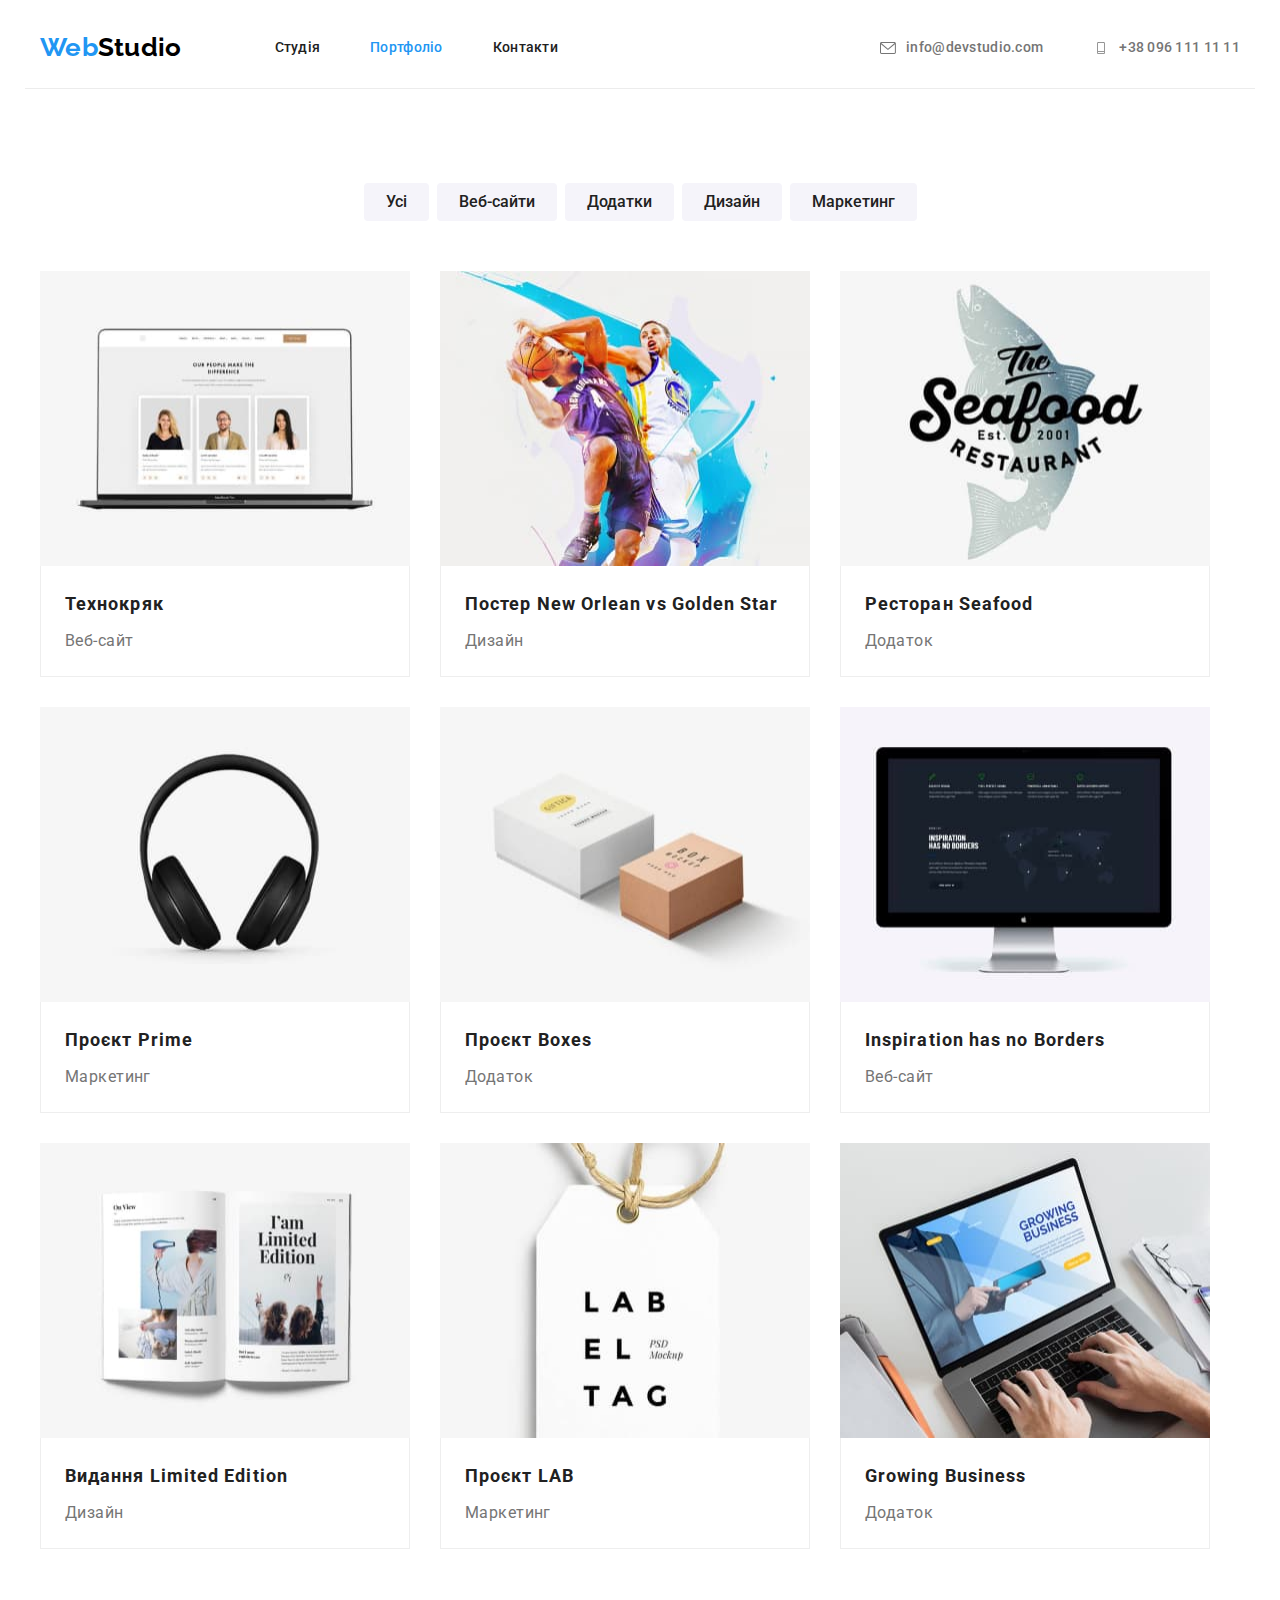
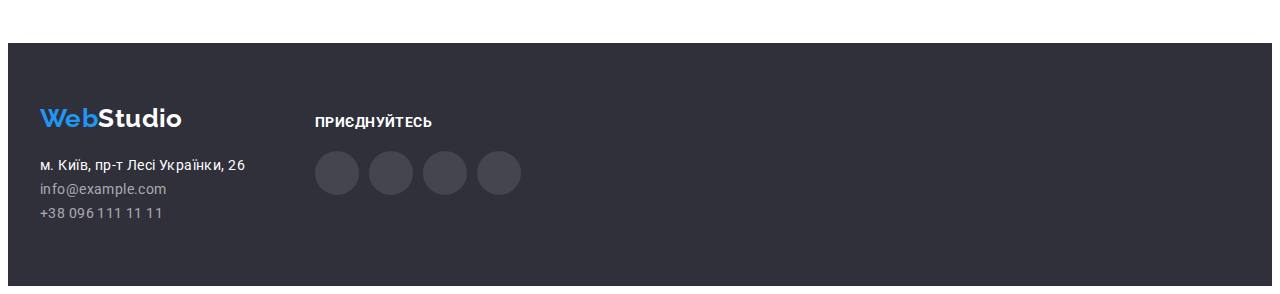
==== portfolio.html @ 39617907 "Copied files from previous home work" ====
<!DOCTYPE html>
<html lang="uk">
  <head>
    <meta charset="UTF-8" />
    <meta http-equiv="X-UA-Compatible" content="IE=edge" />
    <meta name="viewport" content="width=device-width, initial-scale=1.0" />
    <link
      rel="stylesheet"
      href="https://cdnjs.cloudflare.com/ajax/libs/modern-normalize/1.1.0/modern-normalize.min.css"
      integrity="sha512-wpPYUAdjBVSE4KJnH1VR1HeZfpl1ub8YT/NKx4PuQ5NmX2tKuGu6U/JRp5y+Y8XG2tV+wKQpNHVUX03MfMFn9Q=="
      crossorigin="anonymous"
      referrerpolicy="no-referrer"
    />
    <link rel="preconnect" href="https://fonts.googleapis.com" />
    <link rel="preconnect" href="https://fonts.gstatic.com" crossorigin />
    <link
      href="https://fonts.googleapis.com/css2?family=Oleo+Script&family=Raleway:wght@700&family=Roboto:wght@400;500;700;900&display=swap"
      rel="stylesheet"
    />
    <link rel="stylesheet" href="./css/styles.css" />
    <title>Portfolio</title>
  </head>
  <body>
    <header class="header">
      <div class="container container-header">
        <nav class="nav-container">
          <a
            href="./index.html"
            class="logo-first"
            rel="noreferrer noopener nofollow"
            lang="en"
            >Web<span class="logo-second">Studio</span></a
          >
          <ul class="nav-list">
            <li>
              <a
                class="nav-link"
                href="./index.html"
                rel="noreferrer noopener nofollow"
                >Студія</a
              >
            </li>
            <li>
              <a
                class="nav-link current"
                href="./portfolio.html"
                rel="noreferrer noopener nofollow"
                >Портфоліо</a
              >
            </li>
            <li>
              <a
                class="nav-link"
                href=""
                target="_blank"
                rel="noreferrer noopener nofollow"
                >Контакти</a
              >
            </li>
          </ul>
        </nav>
        <ul class="contact-list">
          <li>
            <a class="list-link" href="mailto:info@devstudio.com">
              <svg class="contact-icon" width="16" height="12">
                <use href="./images/icons.svg#icon-envelope"></use>
              </svg>
              info@devstudio.com</a
            >
          </li>
          <li>
            <a class="list-link" href="tel:+380961111111">
              <svg class="contact-icon" width="16" height="12">
                <use href="./images/icons.svg#icon-smartphone"></use>
              </svg>
              +38 096 111 11 11</a
            >
          </li>
        </ul>
      </div>
    </header>
    <main>
      <section class="section portfolio">
        <div class="container">
          <h1 class="visually-hidden">Портфоліо</h1>
          <ul class="filter-list">
            <li><button class="filter-button" type="button">Усі</button></li>
            <li>
              <button class="filter-button" type="button">Веб-сайти</button>
            </li>
            <li>
              <button class="filter-button" type="button">Додатки</button>
            </li>
            <li><button class="filter-button" type="button">Дизайн</button></li>
            <li>
              <button class="filter-button" type="button">Маркетинг</button>
            </li>
          </ul>
          <ul class="portfolio-list">
            <li>
              <a class="portfolio-link" href="">
                <img
                  src="./images/portfolio/portfolio-1.jpg"
                  alt="монітор ноутбуку з відкритою сторінкою веб-сайту"
                  width="370"
                  height="295"
                />
                <div class="portfolio-description">
                  <h3 class="portfolio-title">Технокряк</h3>
                  <p class="portfolio-type">Веб-сайт</p>
                </div>
              </a>
            </li>
            <li>
              <a class="portfolio-link" href="">
                <img
                  src="./images/portfolio/portfolio-2.jpg"
                  alt="два чоловіки грають у баскетбол"
                  width="370"
                  height="295"
                />
                <div class="portfolio-description">
                  <h3 class="portfolio-title">
                    Постер New Orlean vs Golden Star
                  </h3>
                  <p class="portfolio-type">Дизайн</p>
                </div>
              </a>
            </li>
            <li>
              <a class="portfolio-link" href="">
                <img
                  src="./images/portfolio/portfolio-3.jpg"
                  alt="логотип ресторану морепродуктів"
                  width="370"
                  height="295"
                />
                <div class="portfolio-description">
                  <h3 class="portfolio-title">Ресторан Seafood</h3>
                  <p class="portfolio-type">Додаток</p>
                </div>
              </a>
            </li>
            <li>
              <a class="portfolio-link" href="">
                <img
                  src="./images/portfolio/portfolio-4.jpg"
                  alt="навушники"
                  width="370"
                  height="295"
                />
                <div class="portfolio-description">
                  <h3 class="portfolio-title">Проєкт Prime</h3>
                  <p class="portfolio-type">Маркетинг</p>
                </div>
              </a>
            </li>
            <li>
              <a class="portfolio-link" href="">
                <img
                  src="./images/portfolio/portfolio-5.jpg"
                  alt="дві картонні коробки"
                  width="370"
                  height="295"
                />
                <div class="portfolio-description">
                  <h3 class="portfolio-title">Проєкт Boxes</h3>
                  <p class="portfolio-type">Додаток</p>
                </div>
              </a>
            </li>
            <li>
              <a class="portfolio-link" href="">
                <img
                  src="./images/portfolio/portfolio-6.jpg"
                  alt="монітор компьютера"
                  width="370"
                  height="295"
                />
                <div class="portfolio-description">
                  <h3 class="portfolio-title">Inspiration has no Borders</h3>
                  <p class="portfolio-type">Веб-сайт</p>
                </div>
              </a>
            </li>
            <li>
              <a class="portfolio-link" href="">
                <img
                  src="./images/portfolio/portfolio-7.jpg"
                  alt="розгорнутий журнал"
                  width="370"
                  height="295"
                />
                <div class="portfolio-description">
                  <h3 class="portfolio-title">Видання Limited Edition</h3>
                  <p class="portfolio-type">Дизайн</p>
                </div>
              </a>
            </li>
            <li>
              <a class="portfolio-link" href="">
                <img
                  src="./images/portfolio/portfolio-8.jpg"
                  alt="етикетка товару"
                  width="370"
                  height="295"
                />
                <div class="portfolio-description">
                  <h3 class="portfolio-title">Проєкт LAB</h3>
                  <p class="portfolio-type">Маркетинг</p>
                </div>
              </a>
            </li>
            <li>
              <a class="portfolio-link" href="">
                <img
                  src="./images/portfolio/portfolio-9.jpg"
                  alt="людина працює на клавіатурі ноутбуку"
                  width="370"
                  height="295"
                />
                <div class="portfolio-description">
                  <h3 class="portfolio-title">Growing Business</h3>
                  <p class="portfolio-type">Додаток</p>
                </div>
              </a>
            </li>
          </ul>
        </div>
      </section>
    </main>
    <footer class="footer">
      <div class="container footer-container">
        <div class="addres-wrapper">
          <a
            href="./index.html"
            class="logo-first"
            rel="noreferrer noopener nofollow"
            lang="en"
            >Web<span class="logo-invert">Studio</span></a
          >
          <address class="address">
            <ul>
              <li>
                <a
                  class="address-link"
                  href="https://goo.gl/maps/UbM1nfECmCv31h1t8"
                  rel="noreferrer noopener nofollow"
                  >м. Київ, пр-т Лесі Українки, 26</a
                >
              </li>
              <li>
                <a class="contact-link" href="mailto:info@devstudio.com"
                  >info@example.com</a
                >
              </li>
              <li>
                <a class="contact-link" href="tel:+380961111111"
                  >+38 096 111 11 11</a
                >
              </li>
            </ul>
          </address>
        </div>
        <div class="social-wrapper">
          <h3 class="social-list-title">Приєднуйтесь</h3>
          <ul class="social-list-footer">
            <li>
              <a class="social-link-footer" href="#" aria-label="instagram">
                <svg class="team-social-link" width="20" height="20">
                  <use href="./images/icons.svg#icon-instagram-team"></use>
                </svg>
              </a>
            </li>
            <li>
              <a class="social-link-footer" href="#" aria-label="twitter">
                <svg class="team-social-link" width="20" height="20">
                  <use href="./images/icons.svg#icon-twitter-team"></use>
                </svg>
              </a>
            </li>
            <li>
              <a class="social-link-footer" href="#" aria-label="facebook">
                <svg class="team-social-link" width="20" height="20">
                  <use href="./images/icons.svg#icon-facebook-team"></use>
                </svg>
              </a>
            </li>
            <li>
              <a class="social-link-footer" href="#" aria-label="linkedin">
                <svg class="team-social-link" width="20" height="20">
                  <use href="./images/icons.svg#icon-linkedin-team"></use>
                </svg>
              </a>
            </li>
          </ul>
        </div>
      </div>
    </footer>
  </body>
</html>
---- css/styles.css ----
:root {
  --background-color-primary: #ffffff;
  --background-color-secondary: #f5f4fa;
  --background-color-accent: #2f303a;
  --background-color-button: #2196f3;
  --background-color-button-active: #188ce8;
  --color-primary: #757575;
  --color-secondary: #212121;
  --color-accent: #2196f3;
  --color-invert: #ffffff;
  --color-logo: #000000;
  --font-family-primary: "Roboto", sans-serif;
  --font-family-logo: "Raleway", sans-serif;
  --font-weight-header: 500;
  --font-weight-heading: 700;
  --font-weight-hero: 900;
  --font-size-primary: 14px;
  --font-size-accent: 16px;
  --font-size-title: 18px;
  --font-size-logo: 26px;
  --font-size-heading: 36px;
  --font-size-hero: 44px;
}
body {
  background-color: var(--background-color-primary);
  color: var(--color-primary);
  font-family: var(--font-family-primary);
  font-size: var(--font-size-primary);
  letter-spacing: 0.03em;
}
h1,
h2,
h3,
h4,
h5,
h6 {
  margin: 0;  
}
p {
  margin: 0;
}
ul {
  margin: 0;
  padding: 0;
  list-style-type: none;
}
img {
  display: block;
}
.section {
  padding: 94px 0;
}
.container {
  width: 1200px;
  padding: 0 15px;
  margin: 0 auto;
}
.header {
  color: var(--color-secondary);
  font-weight: var(--font-weight-header);
  line-height: 1.14;
  letter-spacing: 0.02em;
}
.container-header {
  display: flex;
  justify-content: space-between;
  align-items: center;
  border-bottom: 1px solid #ececec;
}
.logo-first {
  color: var(--color-accent);
  font-family: var(--font-family-logo);
  font-weight: var(--font-weight-heading);
  font-size: var(--font-size-logo);
  line-height: 1.2;
  text-decoration: none;
}
.logo-second {
  color: var(--color-logo);
}
.nav-container {
  display: flex;
  align-items: center;
  gap: 93px;
}
.nav-list {
  display: flex;
  padding: 32px 0;
  gap: 50px;
}
.nav-list .current {
  color: var(--color-accent);
}
.nav-link {
  color: inherit;
  text-decoration: none;
}
.nav-link:hover {
  color: var(--color-accent);
}
.nav-link:focus {
  color: var(--color-accent);
}
.contact-list {
  display: flex;
  padding: 32px 0;
  gap: 50px;
}
.list-link {
  display: flex;
  align-items: center;
  color: var(--color-primary);
  text-decoration: none;
}
.list-link:hover {
  color: var(--color-accent);  
}
.list-link:focus {
  color: var(--color-accent);  
}
.contact-icon {
  margin-right: 10px;
  fill: currentColor;
}
.hero {
  max-width: 1600px;
  margin: 0 auto;
  padding: 200px 0;
  background-color: var(--background-color-accent);
  background-image: linear-gradient(
      to right,
      rgba(47, 48, 58, 0.4),
      rgba(47, 48, 58, 0.4)
    ),
    url(../images/studio/hero-image.jpg);
  background-position: center;
  background-repeat: no-repeat;
  background-size: cover;
}
.container-hero {
  text-align: center;
}
.hero-title {
  width: 696px;
  margin: 0 auto 30px;
  color: var(--color-invert);
  font-weight: var(--font-weight-hero);
  font-size: var(--font-size-hero);
  line-height: 1.36;
  letter-spacing: 0.06em;
  text-transform: uppercase;
}
.hero-button {
  padding: 10px 32px;
  background-color: var(--background-color-button);
  color: var(--color-invert);
  border: none;
  border-radius: 4px;
  font-family: inherit;
  font-weight: var(--font-weight-heading);
  font-size: var(--font-size-accent);
  line-height: 1.88;
  letter-spacing: 0.06em;
  cursor: pointer;
}
.hero-button:hover {
  background-color: var(--background-color-button-active);
}
.hero-button:focus {
  background-color: var(--background-color-button-active);
}
.hero-button:active {
  background-color: var(--background-color-button-active);
}
.benefits {
  padding-bottom: 0;
}
.visually-hidden {
  position: absolute;
  white-space: nowrap;
  width: 1px;
  height: 1px;
  overflow: hidden;
  border: 0;
  padding: 0;
  clip: rect(0 0 0 0);
  clip-path: inset(50%);
  margin: -1px;
}
.benefits-list {
  display: flex;  
  gap: 30px;
}
.benefits-item {  
  width: 270px;
}
.icon-wrapper {
  display: flex;
  justify-content: center;
  align-items: center;
  height: 120px;
  background-color: var(--background-color-secondary);
  border-radius: 4px;
  margin-bottom: 30px;  
}
.section-title {
  margin-bottom: 50px;
  text-align: center;
  color: var(--color-secondary);
  font-weight: var(--font-weight-heading);
  font-size: var(--font-size-heading);
  line-height: 1.17;
}
.benefits .item-title {
  margin-bottom: 10px;
  color: var(--color-secondary);
  font-weight: var(--font-weight-heading);
  font-size: var(--font-size-primary);
  line-height: 1.14;
  text-transform: uppercase;
}
.benefits .item-text {
  line-height: 1.71;
}
.section-list {
  display: flex;  
  gap: 30px;
}
.our-team {
  background-color: var(--background-color-secondary);
}
.memberteam-card {
  border-radius: 0px 0px 4px 4px;
  background-color: var(--background-color-primary);
  box-shadow: 0px 1px 3px rgba(0, 0, 0, 0.12), 0px 1px 1px rgba(0, 0, 0, 0.14),
    0px 2px 1px rgba(0, 0, 0, 0.2);
}
.description-wrapper {
  margin: 30px 0;
  text-align: center;
  font-size: var(--font-size-accent);
  line-height: 1.19;
}
.memberteam-name {
  margin-bottom: 10px;
  color: var(--color-secondary);
  font-weight: var(--font-weight-header);
  font-size: var(--font-size-accent);
}
.social-link-list {
  display: flex;
  margin-top: 16px;
  justify-content: center;
  gap: 10px;
}
.social-link-item {
  display: flex;
  justify-content: center;
  align-items: center;
  width: 44px;
  height: 44px;  
  border-radius: 50%;
  color: #afb1b8;
}
.social-link-item:hover {
  background-color: var(--background-color-button);
  color: #ffffff;
}
.social-link-item:focus {
  background-color: var(--background-color-button);
  color: #ffffff;
}
.team-social-link {
  fill: currentColor;
}
.client-link-item {
  display: flex;
  justify-content: center;
  align-items: center;
  width: 170px;
  height: 92px;  
  border: 1px solid #afb1b8;
  border-radius: 4px;
  color: #afb1b8;
}
.client-link-item:hover {
  border: 1px solid var(--background-color-button);
  color: var(--background-color-button);
}
.client-link-item:focus {
  border: 1px solid var(--background-color-button);
  color: var(--background-color-button);
}
.client-logo {
  fill: currentColor;
}
.footer {
  padding: 60px 0;
  background-color: var(--background-color-accent);
}
.footer-container {
  display: flex;  
  align-items: baseline;
}
.addres-wrapper {
  margin-right: 70px;
}
.logo-invert {
  color: var(--color-invert);
}
.address {
  margin-top: 20px;
  font-style: normal;
  line-height: 1.71;
}
.address-item:not(:last-child) {
  margin-bottom: 9px;
}
.address-link {
  color: var(--color-invert);
  text-decoration: none;
}
.contact-link {
  color: rgba(255, 255, 255, 0.6);
  text-decoration: none;
}
.contact-link:hover {
  color: var(--color-accent);
}
.contact-link:focus {
  color: var(--color-accent);
}
.social-list-title {
  margin-bottom: 20px;
  text-align: left;
  color: var(--color-invert);
  font-weight: var(--font-weight-heading);
  font-size: var(--font-size-primary);
  line-height: 1.14;
  text-transform: uppercase;
}
.social-list-footer {
  display: flex;
  justify-content: center;
  gap: 10px;
}
.social-link-footer {
  display: flex;
  justify-content: center;
  align-items: center;
  width: 44px;
  height: 44px;
  background-color: rgba(255, 255, 255, 0.1);
  border-radius: 50%;
  color: var(--color-invert);
}
.social-link-footer:hover {
  background-color: var(--background-color-button);
}
.social-link-footer:focus {
  background-color: var(--background-color-button);
}
.filter-list {
  display: flex;
  justify-content: center;
  gap: 8px;
  margin-bottom: 50px;
}
.filter-button {
  padding: 6px 22px;
  background-color: var(--background-color-secondary);
  color: var(--color-secondary);
  border: none;
  border-radius: 4px;
  font-family: inherit;
  font-weight: var(--font-weight-header);
  font-size: var(--font-size-accent);
  line-height: 1.62;
  cursor: pointer;
}
.filter-button:hover {
  background-color: var(--background-color-button);
  color: var(--color-invert);
  box-shadow: 0px 3px 1px rgba(0, 0, 0, 0.1), 0px 1px 2px rgba(0, 0, 0, 0.08),
    0px 2px 2px rgba(0, 0, 0, 0.12);
}
.filter-button:focus {
  background-color: var(--background-color-button);
  color: var(--color-invert);
  box-shadow: 0px 3px 1px rgba(0, 0, 0, 0.1), 0px 1px 2px rgba(0, 0, 0, 0.08),
    0px 2px 2px rgba(0, 0, 0, 0.12);
}
.filter-button:active {
  background-color: var(--background-color-button);
  color: var(--color-invert);
  box-shadow: 0px 3px 1px rgba(0, 0, 0, 0.1), 0px 1px 2px rgba(0, 0, 0, 0.08),
    0px 2px 2px rgba(0, 0, 0, 0.12);
}
.portfolio-list {
  display: flex;
  flex-wrap: wrap;
  gap: 30px;
}
.portfolio-description {
  padding: 20px 24px;
  border: 1px solid #eeeeee;
  border-top: none;
}
.portfolio-link {
  display: block;
  color: inherit;
  text-decoration: none;
}
.portfolio-link:hover {
  box-shadow: 0px 1px 1px rgba(0, 0, 0, 0.12), 0px 4px 4px rgba(0, 0, 0, 0.06),
    1px 4px 6px rgba(0, 0, 0, 0.16);
}
.portfolio-link:focus {
  box-shadow: 0px 1px 1px rgba(0, 0, 0, 0.12), 0px 4px 4px rgba(0, 0, 0, 0.06),
    1px 4px 6px rgba(0, 0, 0, 0.16);
}
.portfolio-link:active {
  box-shadow: 0px 1px 1px rgba(0, 0, 0, 0.12), 0px 4px 4px rgba(0, 0, 0, 0.06),
    1px 4px 6px rgba(0, 0, 0, 0.16);
}
.portfolio-title {
  margin-bottom: 4px;
  color: var(--color-secondary);
  font-size: var(--font-size-title);
  line-height: 2;
  letter-spacing: 0.06em;
}
.portfolio-type {
  font-size: var(--font-size-accent);
  line-height: 1.88;
}
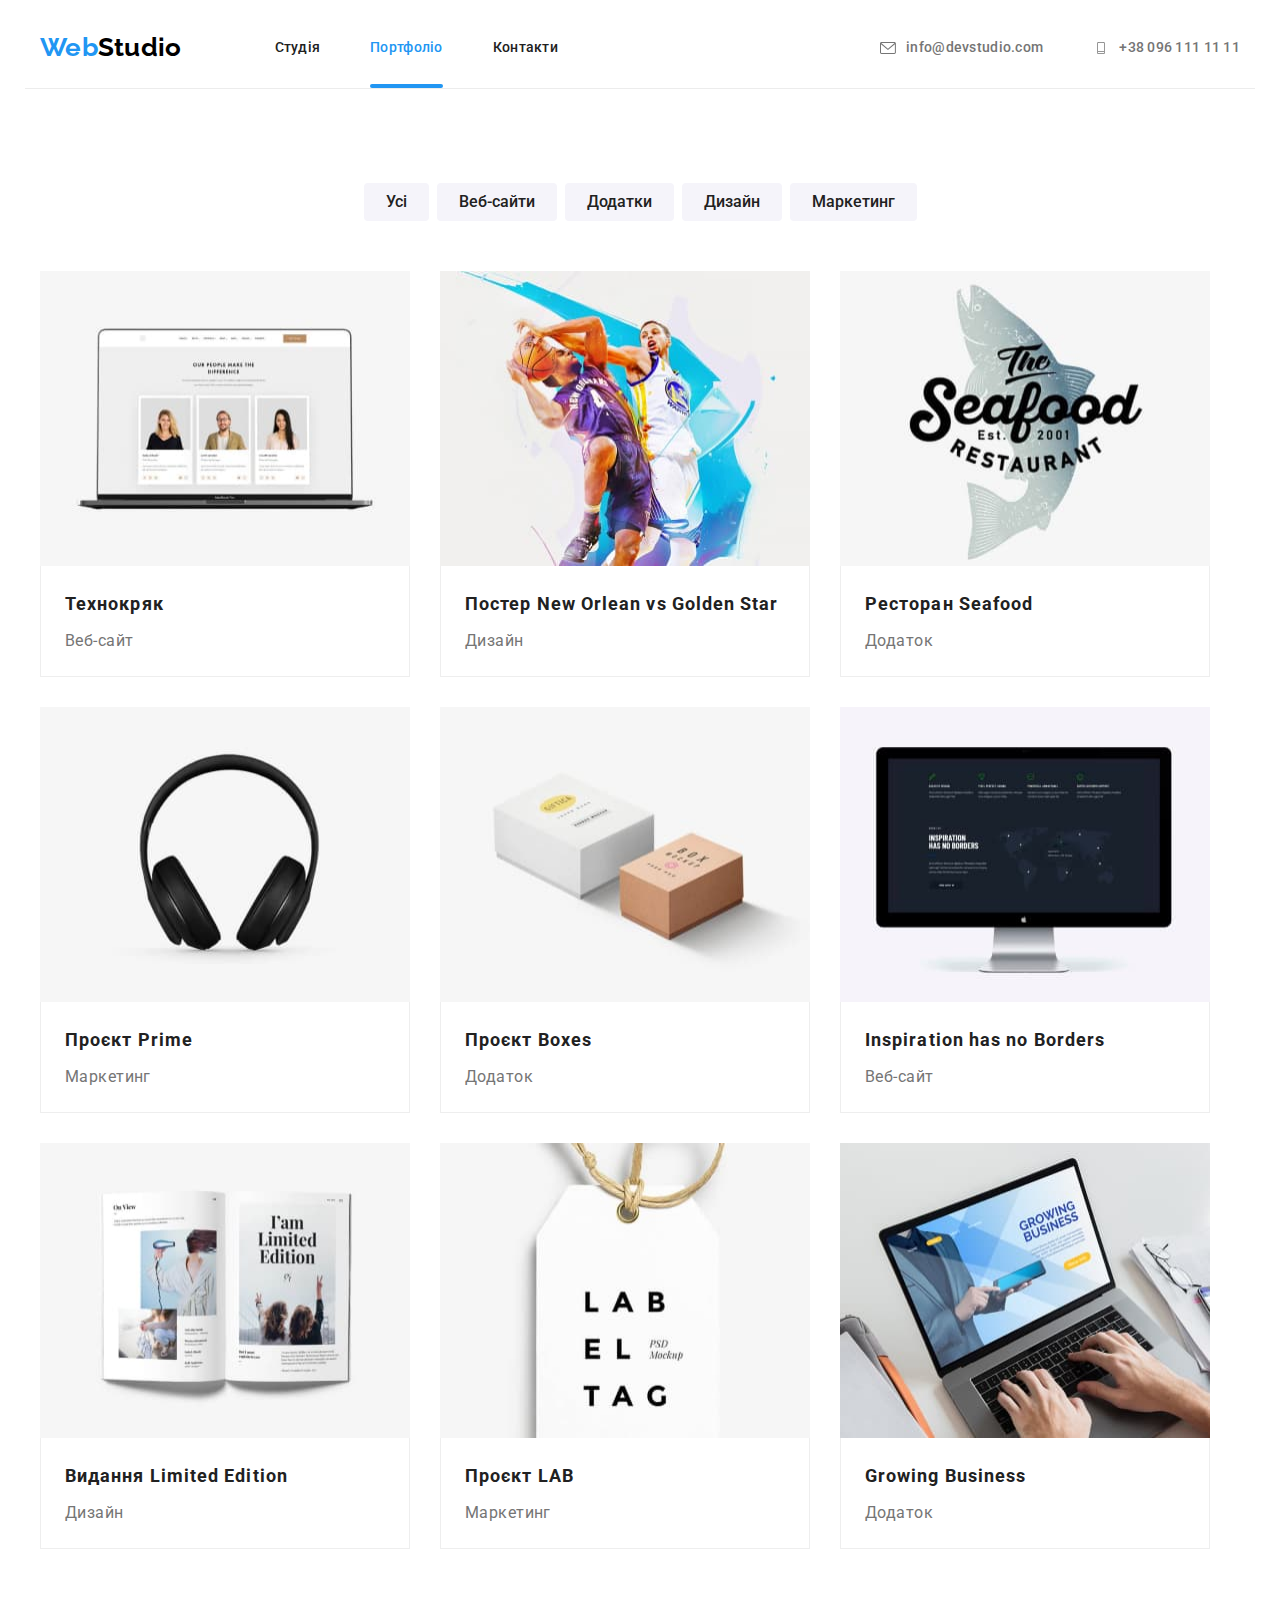
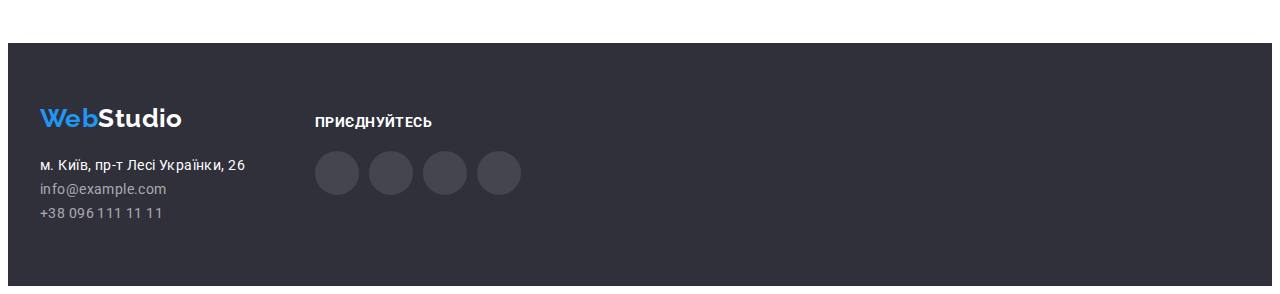
==== commit 3eeeb834: "Added card overlay" ====
--- a/portfolio.html
+++ b/portfolio.html
@@ -99,12 +99,18 @@
           <ul class="portfolio-list">
             <li>
               <a class="portfolio-link" href="">
+              <div class="portfolio-image-wrapper">
                 <img
                   src="./images/portfolio/portfolio-1.jpg"
                   alt="монітор ноутбуку з відкритою сторінкою веб-сайту"
                   width="370"
                   height="295"
                 />
+                <div class="portfolio-overlay">
+                  <p >Ресурс пропонує комплексні пропозиції з різним рівнем функціоналу та сервісів. Все це дозволить відвідувачу отримати
+                  вичерпні відомості про компанію чи приватну особу.</p>
+                </div>
+              </div>
                 <div class="portfolio-description">
                   <h3 class="portfolio-title">Технокряк</h3>
                   <p class="portfolio-type">Веб-сайт</p>
@@ -113,12 +119,19 @@
             </li>
             <li>
               <a class="portfolio-link" href="">
+                <div class="portfolio-image-wrapper">
                 <img
                   src="./images/portfolio/portfolio-2.jpg"
                   alt="два чоловіки грають у баскетбол"
                   width="370"
                   height="295"
                 />
+                <div class="portfolio-overlay">
+                  <p>Ресурс пропонує комплексні пропозиції з різним рівнем функціоналу та сервісів. Все це дозволить відвідувачу
+                    отримати
+                    вичерпні відомості про компанію чи приватну особу.</p>
+                </div>
+                </div>
                 <div class="portfolio-description">
                   <h3 class="portfolio-title">
                     Постер New Orlean vs Golden Star
@@ -129,40 +142,61 @@
             </li>
             <li>
               <a class="portfolio-link" href="">
+                <div class="portfolio-image-wrapper">
                 <img
                   src="./images/portfolio/portfolio-3.jpg"
                   alt="логотип ресторану морепродуктів"
                   width="370"
                   height="295"
                 />
+                <div class="portfolio-overlay">
+                  <p>Ресурс пропонує комплексні пропозиції з різним рівнем функціоналу та сервісів. Все це дозволить відвідувачу
+                    отримати
+                    вичерпні відомості про компанію чи приватну особу.</p>
+                </div>
+                </div>
                 <div class="portfolio-description">
                   <h3 class="portfolio-title">Ресторан Seafood</h3>
                   <p class="portfolio-type">Додаток</p>
                 </div>
               </a>
             </li>
-            <li>
-              <a class="portfolio-link" href="">
+            <li>              
+              <a class="portfolio-link" href="">
+                <div class="portfolio-image-wrapper">
                 <img
                   src="./images/portfolio/portfolio-4.jpg"
                   alt="навушники"
                   width="370"
                   height="295"
                 />
+                <div class="portfolio-overlay">
+                  <p>Ресурс пропонує комплексні пропозиції з різним рівнем функціоналу та сервісів. Все це дозволить відвідувачу
+                    отримати
+                    вичерпні відомості про компанію чи приватну особу.</p>
+                </div>
+                </div>
                 <div class="portfolio-description">
                   <h3 class="portfolio-title">Проєкт Prime</h3>
                   <p class="portfolio-type">Маркетинг</p>
                 </div>
               </a>
             </li>
-            <li>
-              <a class="portfolio-link" href="">
+            <li>              
+              <a class="portfolio-link" href="">
+                <div class="portfolio-image-wrapper">
                 <img
                   src="./images/portfolio/portfolio-5.jpg"
                   alt="дві картонні коробки"
                   width="370"
                   height="295"
                 />
+                <div class="portfolio-overlay">
+                  <p>Ресурс пропонує комплексні пропозиції з різним рівнем функціоналу та сервісів. Все це дозволить відвідувачу
+                    отримати
+                    вичерпні відомості про компанію чи приватну особу.</p>
+                </div>
+                </div>
                 <div class="portfolio-description">
                   <h3 class="portfolio-title">Проєкт Boxes</h3>
                   <p class="portfolio-type">Додаток</p>
@@ -171,12 +205,19 @@
             </li>
             <li>
               <a class="portfolio-link" href="">
+                <div class="portfolio-image-wrapper">
                 <img
                   src="./images/portfolio/portfolio-6.jpg"
                   alt="монітор компьютера"
                   width="370"
                   height="295"
                 />
+                <div class="portfolio-overlay">
+                  <p>Ресурс пропонує комплексні пропозиції з різним рівнем функціоналу та сервісів. Все це дозволить відвідувачу
+                    отримати
+                    вичерпні відомості про компанію чи приватну особу.</p>
+                </div>
+                </div>
                 <div class="portfolio-description">
                   <h3 class="portfolio-title">Inspiration has no Borders</h3>
                   <p class="portfolio-type">Веб-сайт</p>
@@ -185,12 +226,19 @@
             </li>
             <li>
               <a class="portfolio-link" href="">
+                <div class="portfolio-image-wrapper">
                 <img
                   src="./images/portfolio/portfolio-7.jpg"
                   alt="розгорнутий журнал"
                   width="370"
                   height="295"
                 />
+                <div class="portfolio-overlay">
+                  <p>Ресурс пропонує комплексні пропозиції з різним рівнем функціоналу та сервісів. Все це дозволить відвідувачу
+                    отримати
+                    вичерпні відомості про компанію чи приватну особу.</p>
+                </div>
+                </div>
                 <div class="portfolio-description">
                   <h3 class="portfolio-title">Видання Limited Edition</h3>
                   <p class="portfolio-type">Дизайн</p>
@@ -199,12 +247,19 @@
             </li>
             <li>
               <a class="portfolio-link" href="">
+                <div class="portfolio-image-wrapper">
                 <img
                   src="./images/portfolio/portfolio-8.jpg"
                   alt="етикетка товару"
                   width="370"
                   height="295"
                 />
+                <div class="portfolio-overlay">
+                  <p>Ресурс пропонує комплексні пропозиції з різним рівнем функціоналу та сервісів. Все це дозволить відвідувачу
+                    отримати
+                    вичерпні відомості про компанію чи приватну особу.</p>
+                </div>
+                </div>
                 <div class="portfolio-description">
                   <h3 class="portfolio-title">Проєкт LAB</h3>
                   <p class="portfolio-type">Маркетинг</p>
@@ -213,12 +268,19 @@
             </li>
             <li>
               <a class="portfolio-link" href="">
+                <div class="portfolio-image-wrapper">
                 <img
                   src="./images/portfolio/portfolio-9.jpg"
                   alt="людина працює на клавіатурі ноутбуку"
                   width="370"
                   height="295"
                 />
+                <div class="portfolio-overlay">
+                  <p>Ресурс пропонує комплексні пропозиції з різним рівнем функціоналу та сервісів. Все це дозволить відвідувачу
+                    отримати
+                    вичерпні відомості про компанію чи приватну особу.</p>
+                </div>
+                </div>
                 <div class="portfolio-description">
                   <h3 class="portfolio-title">Growing Business</h3>
                   <p class="portfolio-type">Додаток</p>
--- a/css/styles.css
+++ b/css/styles.css
@@ -4,6 +4,7 @@
   --background-color-accent: #2f303a;
   --background-color-button: #2196f3;
   --background-color-button-active: #188ce8;
+  --background-color-overlay: rgba(33, 150, 243, 0.9);
   --color-primary: #757575;
   --color-secondary: #212121;
   --color-accent: #2196f3;
@@ -33,11 +34,9 @@
 h3,
 h4,
 h5,
-h6 {
+h6, 
+p {
   margin: 0;  
-}
-p {
-  margin: 0;
 }
 ul {
   margin: 0;
@@ -46,6 +45,18 @@
 }
 img {
   display: block;
+}
+.visually-hidden {
+  position: absolute;
+  white-space: nowrap;
+  width: 1px;
+  height: 1px;
+  overflow: hidden;
+  border: 0;
+  padding: 0;
+  clip: rect(0 0 0 0);
+  clip-path: inset(50%);
+  margin: -1px;
 }
 .section {
   padding: 94px 0;
@@ -89,15 +100,24 @@
   gap: 50px;
 }
 .nav-list .current {
+  position: relative;
   color: var(--color-accent);
+}
+.current::before {
+position: absolute;
+top: 45px;
+content: " ";
+width: 100%;
+height: 4px;
+border-radius: 2px;
+background-color: var(--background-color-button);
 }
 .nav-link {
   color: inherit;
   text-decoration: none;
-}
-.nav-link:hover {
-  color: var(--color-accent);
-}
+  transition: color 250ms cubic-bezier(0.4, 0, 0.2, 1);
+}
+.nav-link:hover,
 .nav-link:focus {
   color: var(--color-accent);
 }
@@ -111,10 +131,9 @@
   align-items: center;
   color: var(--color-primary);
   text-decoration: none;
-}
-.list-link:hover {
-  color: var(--color-accent);  
-}
+  transition: color 250ms cubic-bezier(0.4, 0, 0.2, 1);
+}
+.list-link:hover,
 .list-link:focus {
   color: var(--color-accent);  
 }
@@ -162,30 +181,15 @@
   line-height: 1.88;
   letter-spacing: 0.06em;
   cursor: pointer;
-}
-.hero-button:hover {
-  background-color: var(--background-color-button-active);
-}
-.hero-button:focus {
-  background-color: var(--background-color-button-active);
-}
+  transition: background-color 250ms cubic-bezier(0.4, 0, 0.2, 1);
+}
+.hero-button:hover,
+.hero-button:focus,
 .hero-button:active {
   background-color: var(--background-color-button-active);
 }
 .benefits {
   padding-bottom: 0;
-}
-.visually-hidden {
-  position: absolute;
-  white-space: nowrap;
-  width: 1px;
-  height: 1px;
-  overflow: hidden;
-  border: 0;
-  padding: 0;
-  clip: rect(0 0 0 0);
-  clip-path: inset(50%);
-  margin: -1px;
 }
 .benefits-list {
   display: flex;  
@@ -225,6 +229,22 @@
 .section-list {
   display: flex;  
   gap: 30px;
+}
+.service-item-wrapper {
+  position: relative;
+}
+.service-item-title {
+  position: absolute;
+  bottom: 0px;
+  width: 370px;  
+  padding: 27px 0;
+  text-align: center;
+  background-color: rgba(47, 48, 58, 0.8);
+  color: var(--color-invert);
+  font-size: var(--font-size-primary);
+  font-weight: var(--font-weight-heading);  
+  line-height: 1.14;
+  text-transform: uppercase;
 }
 .our-team {
   background-color: var(--background-color-secondary);
@@ -261,11 +281,9 @@
   height: 44px;  
   border-radius: 50%;
   color: #afb1b8;
-}
-.social-link-item:hover {
-  background-color: var(--background-color-button);
-  color: #ffffff;
-}
+  transition: color 250ms cubic-bezier(0.4, 0, 0.2, 1), background-color 250ms cubic-bezier(0.4, 0, 0.2, 1);
+}
+.social-link-item:hover,
 .social-link-item:focus {
   background-color: var(--background-color-button);
   color: #ffffff;
@@ -282,11 +300,9 @@
   border: 1px solid #afb1b8;
   border-radius: 4px;
   color: #afb1b8;
-}
-.client-link-item:hover {
-  border: 1px solid var(--background-color-button);
-  color: var(--background-color-button);
-}
+  transition: color 250ms cubic-bezier(0.4, 0, 0.2, 1), border 250ms cubic-bezier(0.4, 0, 0.2, 1);
+}
+.client-link-item:hover,
 .client-link-item:focus {
   border: 1px solid var(--background-color-button);
   color: var(--background-color-button);
@@ -323,10 +339,9 @@
 .contact-link {
   color: rgba(255, 255, 255, 0.6);
   text-decoration: none;
-}
-.contact-link:hover {
-  color: var(--color-accent);
-}
+  transition: color 250ms cubic-bezier(0.4, 0, 0.2, 1);
+}
+.contact-link:hover,
 .contact-link:focus {
   color: var(--color-accent);
 }
@@ -353,10 +368,9 @@
   background-color: rgba(255, 255, 255, 0.1);
   border-radius: 50%;
   color: var(--color-invert);
-}
-.social-link-footer:hover {
-  background-color: var(--background-color-button);
-}
+  transition: background-color 250ms cubic-bezier(0.4, 0, 0.2, 1);
+}
+.social-link-footer:hover,
 .social-link-footer:focus {
   background-color: var(--background-color-button);
 }
@@ -377,52 +391,64 @@
   font-size: var(--font-size-accent);
   line-height: 1.62;
   cursor: pointer;
-}
-.filter-button:hover {
+  transition: background-color 250ms cubic-bezier(0.4, 0, 0.2, 1), color 250ms cubic-bezier(0.4, 0, 0.2, 1), box-shadow 250ms cubic-bezier(0.4, 0, 0.2, 1);
+}
+.filter-button:hover,
+.filter-button:focus,
+.filter-button:active {
   background-color: var(--background-color-button);
   color: var(--color-invert);
   box-shadow: 0px 3px 1px rgba(0, 0, 0, 0.1), 0px 1px 2px rgba(0, 0, 0, 0.08),
     0px 2px 2px rgba(0, 0, 0, 0.12);
 }
-.filter-button:focus {
-  background-color: var(--background-color-button);
-  color: var(--color-invert);
-  box-shadow: 0px 3px 1px rgba(0, 0, 0, 0.1), 0px 1px 2px rgba(0, 0, 0, 0.08),
-    0px 2px 2px rgba(0, 0, 0, 0.12);
-}
-.filter-button:active {
-  background-color: var(--background-color-button);
-  color: var(--color-invert);
-  box-shadow: 0px 3px 1px rgba(0, 0, 0, 0.1), 0px 1px 2px rgba(0, 0, 0, 0.08),
-    0px 2px 2px rgba(0, 0, 0, 0.12);
-}
 .portfolio-list {
   display: flex;
   flex-wrap: wrap;
   gap: 30px;
+}
+.portfolio-image-wrapper {
+  position: relative;
+  overflow: hidden;
+}
+.portfolio-overlay {
+  position: absolute;
+  top: 0;
+  left: 0;
+  width: 370px;
+  height: 295px;   
+  padding: 63px 24px;  
+  background-color: var(--background-color-overlay);
+  color: var(--color-invert);
+  font-size: var(--font-size-title);
+  line-height: 1.5;
+  transform: translateY(100%);
+  transition: transform 250ms cubic-bezier(0.4, 0, 0.2, 1);
+}
+
+.portfolio-link {
+  display: block; 
+  color: inherit;
+  text-decoration: none;
+  transition: box-shadow 250ms cubic-bezier(0.4, 0, 0.2, 1);
+}
+.portfolio-link:hover,
+.portfolio-link:focus,
+.portfolio-link:active {
+  box-shadow: 0px 1px 1px rgba(0, 0, 0, 0.12), 0px 4px 4px rgba(0, 0, 0, 0.06),
+    1px 4px 6px rgba(0, 0, 0, 0.16);
+}
+.portfolio-link:hover
+.portfolio-overlay {
+  transform: translateY(0);
+}
+.portfolio-link:focus .portfolio-overlay {
+  transform: translateY(0);
 }
 .portfolio-description {
   padding: 20px 24px;
   border: 1px solid #eeeeee;
   border-top: none;
 }
-.portfolio-link {
-  display: block;
-  color: inherit;
-  text-decoration: none;
-}
-.portfolio-link:hover {
-  box-shadow: 0px 1px 1px rgba(0, 0, 0, 0.12), 0px 4px 4px rgba(0, 0, 0, 0.06),
-    1px 4px 6px rgba(0, 0, 0, 0.16);
-}
-.portfolio-link:focus {
-  box-shadow: 0px 1px 1px rgba(0, 0, 0, 0.12), 0px 4px 4px rgba(0, 0, 0, 0.06),
-    1px 4px 6px rgba(0, 0, 0, 0.16);
-}
-.portfolio-link:active {
-  box-shadow: 0px 1px 1px rgba(0, 0, 0, 0.12), 0px 4px 4px rgba(0, 0, 0, 0.06),
-    1px 4px 6px rgba(0, 0, 0, 0.16);
-}
 .portfolio-title {
   margin-bottom: 4px;
   color: var(--color-secondary);
